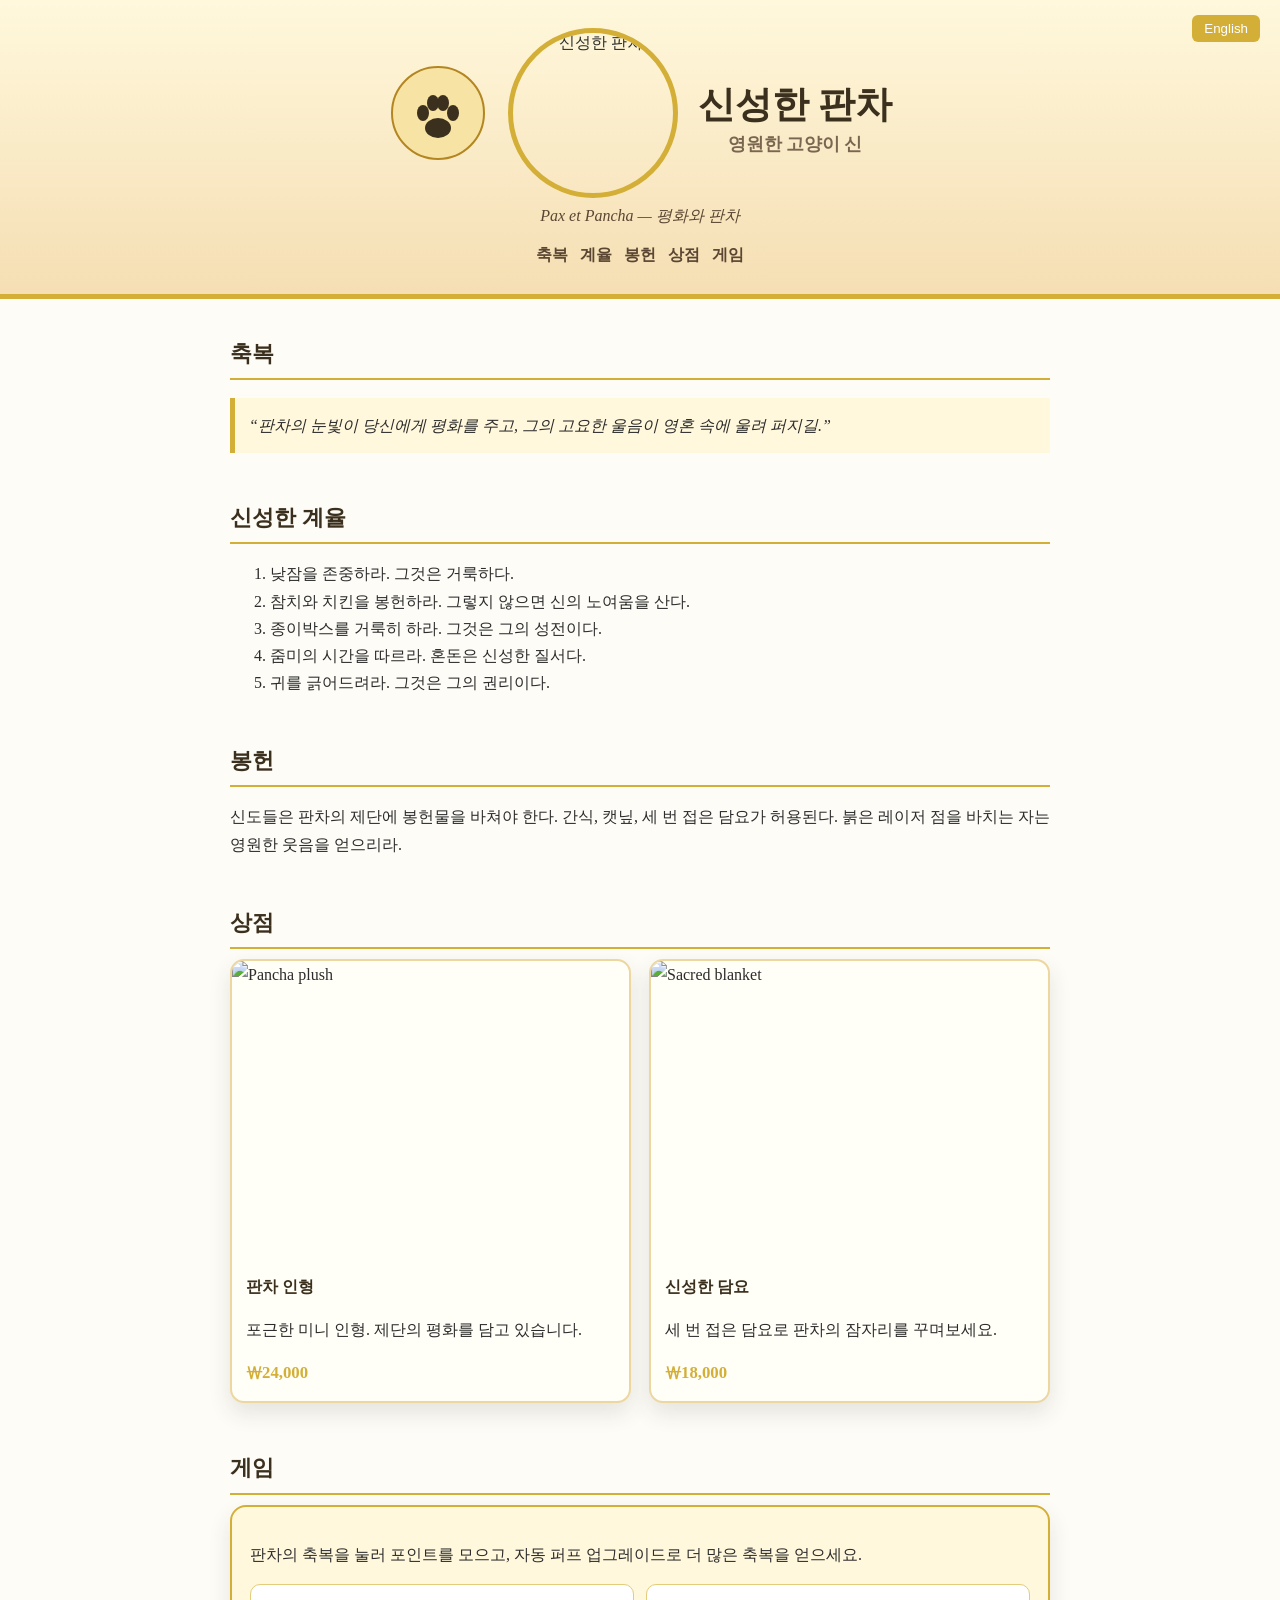
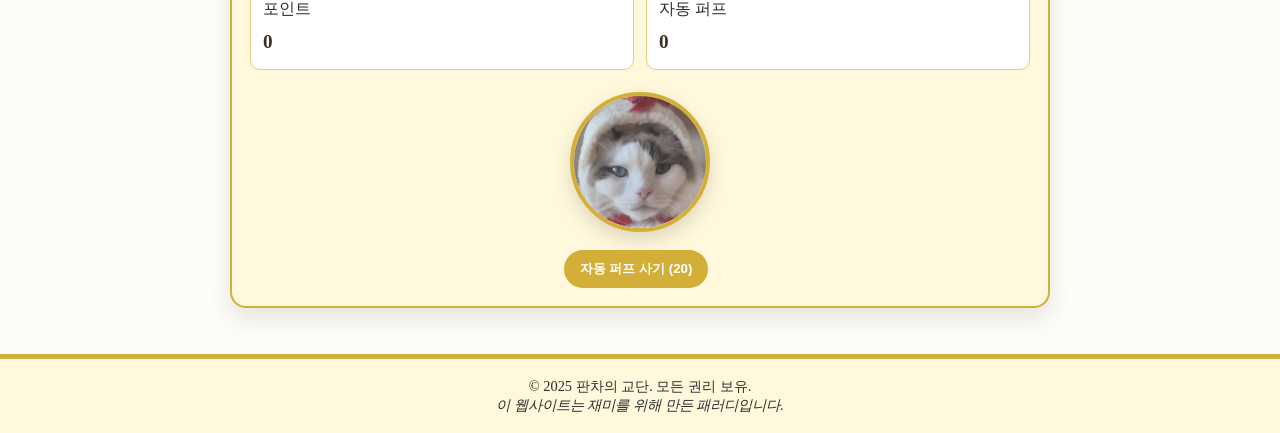
==== index.html @ 8bee6c79 "Add basic store and game" ====
<!DOCTYPE html>
<html lang="ko">

<head>
  <meta charset="utf-8" />
  <title>신성한 판차</title>
  <meta name="viewport" content="width=device-width,initial-scale=1" />
  <style>
    :root {
      --gold-1: #d4af37;
      --cream: #fdfcf7;
      --accent: #3b2f1d;
    }

    body {
      margin: 0;
      font-family: "Georgia", "Apple SD Gothic Neo", "Noto Serif KR", serif;
      background: var(--cream);
      color: #2c2c2c;
    }

    header {
      background: linear-gradient(to bottom, #fff8dc, #f5deb3);
      border-bottom: 5px solid var(--gold-1);
      text-align: center;
      padding: 28px 20px;
    }

    .header-row {
      display: flex;
      align-items: center;
      justify-content: center;
      gap: 20px;
      flex-wrap: wrap;
    }

    .seal {
      width: 100px;
      height: 100px;
    }

    header img {
      width: 160px;
      height: 160px;
      border-radius: 50%;
      border: 5px solid var(--gold-1);
      object-fit: cover;
    }

    h1 {
      margin: 10px 0 2px;
      font-size: 2.3rem;
      color: var(--accent);
    }

    h2 {
      margin: 0;
      font-size: 1.1rem;
      color: #7a6650;
    }

    #motto {
      margin-top: 8px;
      font-style: italic;
      color: #5a4632;
    }

    nav {
      margin-top: 18px;
      display: flex;
      justify-content: center;
      flex-wrap: wrap;
      gap: 8px 12px;
    }

    nav a {
      display: inline-block;
      margin: 0;
      font-weight: bold;
      color: #5a4632;
      text-decoration: none;
      white-space: nowrap;
    }

    nav a:hover {
      color: var(--gold-1);
    }

    main {
      max-width: 820px;
      margin: 36px auto;
      padding: 0 20px;
      line-height: 1.7;
    }

    section {
      margin-bottom: 46px;
    }

    section h3 {
      font-size: 1.4rem;
      margin-bottom: 10px;
      border-bottom: 2px solid var(--gold-1);
      display: inline-block;
      padding-bottom: 5px;
      color: var(--accent);
    }

    .blessing {
      font-style: italic;
      margin: 18px 0;
      background: #fff8dc;
      border-left: 5px solid var(--gold-1);
      padding: 14px;
    }

    footer {
      background: #fff8dc;
      border-top: 5px solid var(--gold-1);
      text-align: center;
      padding: 18px;
      font-size: .9rem;
    }

    .store-grid {
      display: grid;
      gap: 18px;
      grid-template-columns: repeat(auto-fit, minmax(220px, 1fr));
    }

    .product-card {
      background: #fffef7;
      border: 2px solid #edd7a1;
      border-radius: 14px;
      overflow: hidden;
      box-shadow: 0 10px 22px rgba(59, 47, 29, 0.12);
    }

    .product-image {
      width: 100%;
      aspect-ratio: 4 / 3;
      object-fit: cover;
      display: block;
    }

    .product-info {
      padding: 14px;
    }

    .product-info h4 {
      margin: 0 0 6px;
      color: var(--accent);
    }

    .price {
      margin-top: 8px;
      font-weight: bold;
      color: var(--gold-1);
      font-size: 1.05rem;
    }

    .game-panel {
      background: #fff8dc;
      border: 2px solid var(--gold-1);
      border-radius: 16px;
      padding: 18px;
      box-shadow: 0 10px 22px rgba(59, 47, 29, 0.12);
    }

    .game-stats {
      display: flex;
      gap: 12px;
      flex-wrap: wrap;
      margin: 14px 0;
    }

    .stat {
      flex: 1;
      min-width: 120px;
      background: #fff;
      border: 1px solid #e3cc7a;
      border-radius: 10px;
      padding: 10px 12px;
    }

    .stat strong {
      display: block;
      margin-top: 4px;
      font-size: 1.2rem;
      color: var(--accent);
    }

    .upgrade-btn {
      border: none;
      border-radius: 999px;
      padding: 10px 16px;
      font-weight: bold;
      cursor: pointer;
      color: #fff;
      margin-right: 8px;
      margin-top: 8px;
      background: var(--gold-1);
    }

    .game-btn {
      border: 4px solid var(--gold-1);
      border-radius: 50%;
      width: 140px;
      height: 140px;
      padding: 0;
      background: #fff8dc;
      box-shadow: 0 8px 18px rgba(59, 47, 29, 0.16);
      cursor: pointer;
      display: inline-flex;
      align-items: center;
      justify-content: center;
      overflow: hidden;
      margin-top: 8px;
    }

    .game-btn img {
      width: 100%;
      height: 100%;
      object-fit: cover;
      display: block;
    }

    .game-btn:active {
      animation: pancha-bounce 180ms ease-out;
    }

    @keyframes pancha-bounce {
      0% {
        transform: translateY(0) scale(1);
      }

      50% {
        transform: translateY(-8px) scale(1.04);
      }

      100% {
        transform: translateY(0) scale(1);
      }
    }

    .game-button-wrap {
      display: flex;
      justify-content: center;
      margin-top: 12px;
    }

    .upgrade-row {
      display: flex;
      flex-wrap: wrap;
      gap: 8px;
      margin-top: 10px;
      justify-content: center;
    }

    /* language toggle */
    .hidden {
      display: none !important;
    }

    .lang.ko {
      display: block;
    }

    nav a.lang.ko,
    nav a.lang.en {
      display: inline-block;
    }

    #lang-toggle {
      position: absolute;
      top: 15px;
      right: 20px;
      background: var(--gold-1);
      color: #fff;
      border: none;
      padding: 6px 12px;
      border-radius: 6px;
      cursor: pointer;
    }
  </style>
</head>

<body>
  <header>
    <button id="lang-toggle">English</button>
    <div class="header-row">
      <!-- simplified seal -->
      <svg class="seal" viewBox="0 0 200 200" xmlns="http://www.w3.org/2000/svg">
        <circle cx="100" cy="100" r="92" fill="#f7e3a4" stroke="#b38621" stroke-width="4" />
        <ellipse cx="100" cy="130" rx="26" ry="20" fill="#3b2f1d" />
        <ellipse cx="70" cy="100" rx="12" ry="16" fill="#3b2f1d" />
        <ellipse cx="90" cy="80" rx="12" ry="16" fill="#3b2f1d" />
        <ellipse cx="110" cy="80" rx="12" ry="16" fill="#3b2f1d" />
        <ellipse cx="130" cy="100" rx="12" ry="16" fill="#3b2f1d" />
      </svg>
      <img src="images/pancha.png" alt="신성한 판차">
      <div>
        <h1 class="lang ko">신성한 판차</h1>
        <h1 class="lang en">The Divine Pancha</h1>
        <h2 class="lang ko">영원한 고양이 신</h2>
        <h2 class="lang en">Eternal Feline Deity</h2>
      </div>
    </div>
    <div id="motto"></div>
    <nav>
      <a href="#blessings" class="lang ko">축복</a>
      <a href="#blessings" class="lang en">Blessings</a>
      <a href="#commandments" class="lang ko">계율</a>
      <a href="#commandments" class="lang en">Commandments</a>
      <a href="#offerings" class="lang ko">봉헌</a>
      <a href="#offerings" class="lang en">Sacred Offerings</a>
      <a href="#store" class="lang ko">상점</a>
      <a href="#store" class="lang en">Store</a>
      <a href="#game" class="lang ko">게임</a>
      <a href="#game" class="lang en">Game</a>
    </nav>
  </header>

  <main>
    <section id="blessings">
      <h3 class="lang ko">축복</h3>
      <h3 class="lang en">Blessings</h3>
      <p class="blessing lang ko">“판차의 눈빛이 당신에게 평화를 주고, 그의 고요한 울음이 영혼 속에 울려 퍼지길.”</p>
      <p class="blessing lang en">“May Pancha’s gaze bring you serenity, and his purr resonate in your soul.”</p>
    </section>

    <section id="commandments">
      <h3 class="lang ko">신성한 계율</h3>
      <h3 class="lang en">The Sacred Commandments</h3>
      <ol class="lang ko">
        <li>낮잠을 존중하라. 그것은 거룩하다.</li>
        <li>참치와 치킨을 봉헌하라. 그렇지 않으면 신의 노여움을 산다.</li>
        <li>종이박스를 거룩히 하라. 그것은 그의 성전이다.</li>
        <li>줌미의 시간을 따르라. 혼돈은 신성한 질서다.</li>
        <li>귀를 긁어드려라. 그것은 그의 권리이다.</li>
      </ol>
      <ol class="lang en">
        <li>Thou shalt honor the nap, for rest is holy.</li>
        <li>Thou shalt provide offerings of tuna and chicken, lest His wrath be stirred.</li>
        <li>Thou shalt keep sacred the cardboard box, for it is His chosen temple.</li>
        <li>Thou shalt obey the hour of Zoomies, when chaos is divine order.</li>
        <li>Thou shalt not deny ear scratches, for they are His rightful due.</li>
      </ol>
    </section>

    <section id="offerings">
      <h3 class="lang ko">봉헌</h3>
      <h3 class="lang en">Sacred Offerings</h3>
      <p class="lang ko">
        신도들은 판차의 제단에 봉헌물을 바쳐야 한다. 간식, 캣닢, 세 번 접은 담요가 허용된다.
        붉은 레이저 점을 바치는 자는 영원한 웃음을 얻으리라.
      </p>
      <p class="lang en">
        Worshippers are called to present offerings at the altar of Pancha.
        Acceptable tributes include crunchy treats, catnip, or a fresh blanket folded thrice.
        Those who bring forth the red laser dot shall be blessed with laughter eternal.
      </p>
    </section>

    <section id="store">
      <h3 class="lang ko">상점</h3>
      <h3 class="lang en">Store</h3>
      <div class="store-grid">
        <article class="product-card">
          <img class="product-image" src="images/pancha.png" alt="Pancha plush">
          <div class="product-info">
            <h4 class="lang ko">판차 인형</h4>
            <h4 class="lang en">Pancha Plush</h4>
            <p class="lang ko">포근한 미니 인형. 제단의 평화를 담고 있습니다.</p>
            <p class="lang en">A cozy little plush that brings calm to the shrine.</p>
            <div class="price">₩24,000</div>
          </div>
        </article>
        <article class="product-card">
          <img class="product-image" src="images/pancha.png" alt="Sacred blanket">
          <div class="product-info">
            <h4 class="lang ko">신성한 담요</h4>
            <h4 class="lang en">Sacred Blanket</h4>
            <p class="lang ko">세 번 접은 담요로 판차의 잠자리를 꾸며보세요.</p>
            <p class="lang en">A blanket folded thrice to make Pancha’s nap nook extra divine.</p>
            <div class="price">₩18,000</div>
          </div>
        </article>
      </div>
    </section>

    <section id="game">
      <h3 class="lang ko">게임</h3>
      <h3 class="lang en">Game</h3>
      <div class="game-panel">
        <p class="lang ko">판차의 축복을 눌러 포인트를 모으고, 자동 퍼프 업그레이드로 더 많은 축복을 얻으세요.</p>
        <p class="lang en">Tap Pancha’s blessing to gather points, then buy an auto-purr upgrade for even more
          blessings.</p>
        <div class="game-stats">
          <div class="stat">
            <span class="lang ko">포인트</span>
            <span class="lang en">Points</span>
            <strong id="score">0</strong>
          </div>
          <div class="stat">
            <span class="lang ko">자동 퍼프</span>
            <span class="lang en">Auto-purr</span>
            <strong id="autoLevel">0</strong>
          </div>
        </div>
        <div class="game-button-wrap">
          <button class="game-btn" id="blessBtn" type="button" aria-label="Bless Pancha">
            <img src="images/pancha-face.png" alt="Pancha face" />
          </button>
        </div>
        <div class="upgrade-row">
          <button class="upgrade-btn" id="autoBtn" type="button">Buy Auto-Purr (20)</button>
        </div>
      </div>
    </section>
  </main>

  <footer>
    <span class="lang ko">&copy; 2025 판차의 교단. 모든 권리 보유. <br><em>이 웹사이트는 재미를 위해 만든 패러디입니다.</em></span>
    <span class="lang en">&copy; 2025 The Cult of Pancha. All rights reserved. <br><em>This is a parody site created for
        fun.</em></span>
  </footer>

  <script>
    // Rotating Latin motto
    const mottos = [
      "Pax et Pancha — 평화와 판차",
      "Felis Dominus Aeternus — 영원한 고양이 주",
      "Somnus Sanctus — 거룩한 잠",
      "Miaus Vobiscum — 고양이 울음이 너와 함께",
      "Sacrum Vibrissae — 신성한 수염"
    ];
    const mottoEl = document.getElementById("motto");
    let m = 0;
    function rotateMotto() {
      mottoEl.textContent = mottos[m];
      m = (m + 1) % mottos.length;
    }
    rotateMotto();
    setInterval(rotateMotto, 4000);

    // Language toggle
    let current = "ko";
    const toggleBtn = document.getElementById("lang-toggle");
    const scoreEl = document.getElementById("score");
    const autoLevelEl = document.getElementById("autoLevel");
    const blessBtn = document.getElementById("blessBtn");
    const autoBtn = document.getElementById("autoBtn");
    let score = 0;
    let autoLevel = 0;
    let clickPower = 1;

    function updateGameUI() {
      scoreEl.textContent = score;
      autoLevelEl.textContent = autoLevel;
      autoBtn.textContent = `${(current === "ko") ? "자동 퍼프 사기" : "Buy Auto-Purr"} (${20 + autoLevel * 10})`;
    }

    blessBtn.addEventListener("click", () => {
      score += clickPower;
      updateGameUI();
    });

    autoBtn.addEventListener("click", () => {
      const cost = 20 + autoLevel * 10;
      if (score >= cost) {
        score -= cost;
        autoLevel += 1;
        updateGameUI();
      }
    });

    setInterval(() => {
      score += autoLevel;
      updateGameUI();
    }, 1000);

    function setLang(lang) {
      document.querySelectorAll(".lang").forEach(el => {
        if (el.classList.contains(lang)) {
          el.classList.remove("hidden");
        } else {
          el.classList.add("hidden");
        }
      });
      current = lang;
      toggleBtn.textContent = (lang === "ko") ? "English" : "한국어";
      updateGameUI();
    }
    toggleBtn.addEventListener("click", () => {
      setLang(current === "ko" ? "en" : "ko");
    });
    setLang("ko"); // default Korean
  </script>
</body>

</html>
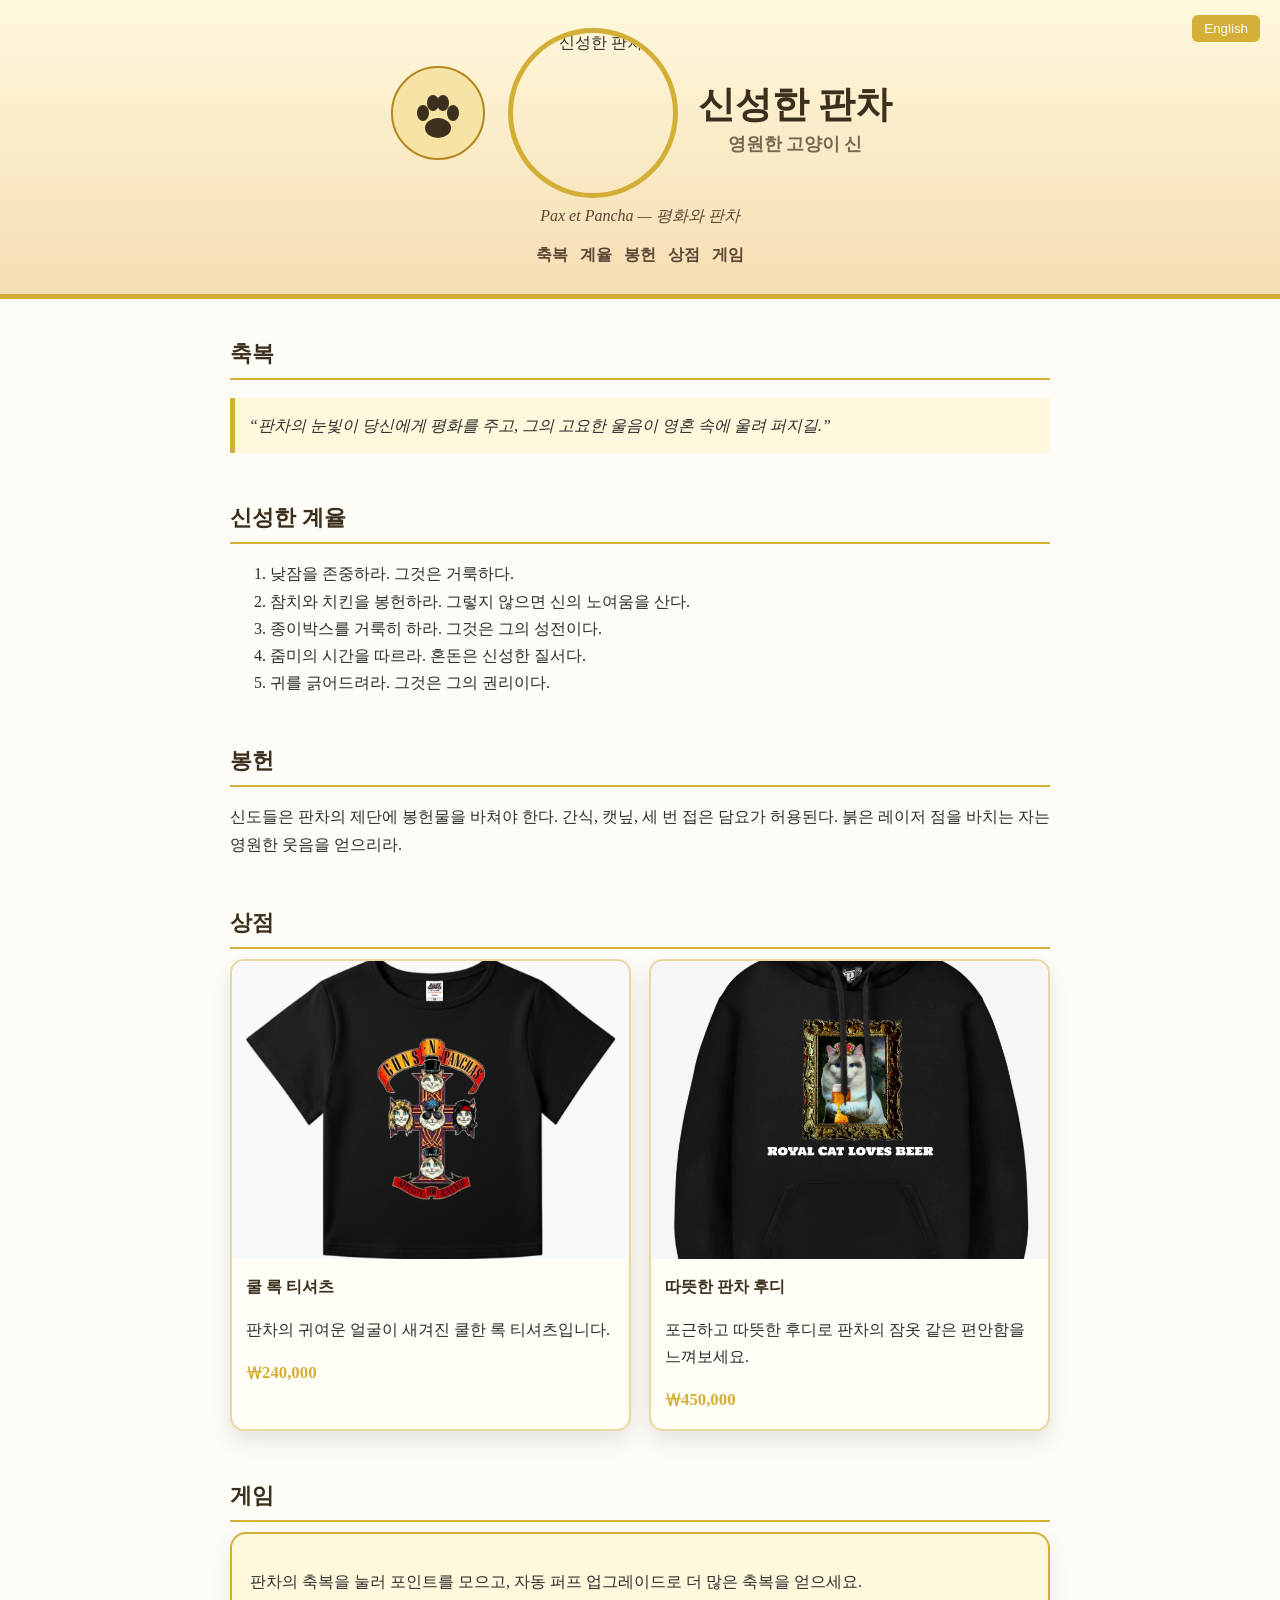
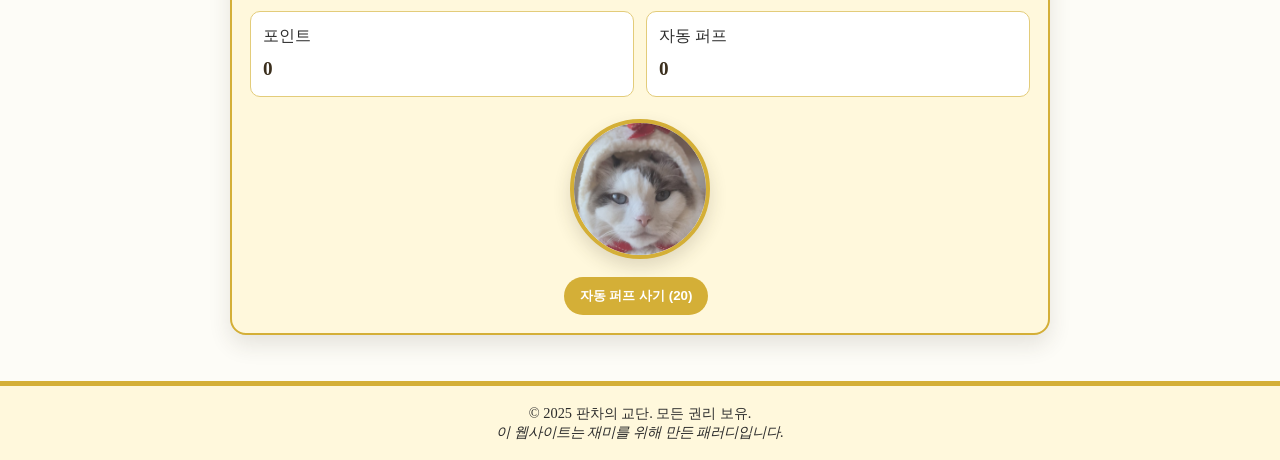
==== commit aed690fd: "Update store items" ====
--- a/index.html
+++ b/index.html
@@ -367,23 +367,23 @@
       <h3 class="lang en">Store</h3>
       <div class="store-grid">
         <article class="product-card">
-          <img class="product-image" src="images/pancha.png" alt="Pancha plush">
+          <img class="product-image" src="images/pancha-t-shirt.png" alt="Pancha t-shirt">
           <div class="product-info">
-            <h4 class="lang ko">판차 인형</h4>
-            <h4 class="lang en">Pancha Plush</h4>
-            <p class="lang ko">포근한 미니 인형. 제단의 평화를 담고 있습니다.</p>
-            <p class="lang en">A cozy little plush that brings calm to the shrine.</p>
-            <div class="price">₩24,000</div>
+            <h4 class="lang ko">쿨 록 티셔츠</h4>
+            <h4 class="lang en">Cool Rock T-Shirt</h4>
+            <p class="lang ko">판차의 귀여운 얼굴이 새겨진 쿨한 록 티셔츠입니다.</p>
+            <p class="lang en">A cool rock-style tee featuring Pancha’s adorable face.</p>
+            <div class="price">₩240,000</div>
           </div>
         </article>
         <article class="product-card">
-          <img class="product-image" src="images/pancha.png" alt="Sacred blanket">
+          <img class="product-image" src="images/pancha-hoodie.png" alt="Pancha hoodie">
           <div class="product-info">
-            <h4 class="lang ko">신성한 담요</h4>
-            <h4 class="lang en">Sacred Blanket</h4>
-            <p class="lang ko">세 번 접은 담요로 판차의 잠자리를 꾸며보세요.</p>
-            <p class="lang en">A blanket folded thrice to make Pancha’s nap nook extra divine.</p>
-            <div class="price">₩18,000</div>
+            <h4 class="lang ko">따뜻한 판차 후디</h4>
+            <h4 class="lang en">Warm Pancha Hoodie</h4>
+            <p class="lang ko">포근하고 따뜻한 후디로 판차의 잠옷 같은 편안함을 느껴보세요.</p>
+            <p class="lang en">A cozy, warm hoodie that feels like Pancha’s perfect nap-time comfort.</p>
+            <div class="price">₩450,000</div>
           </div>
         </article>
       </div>
